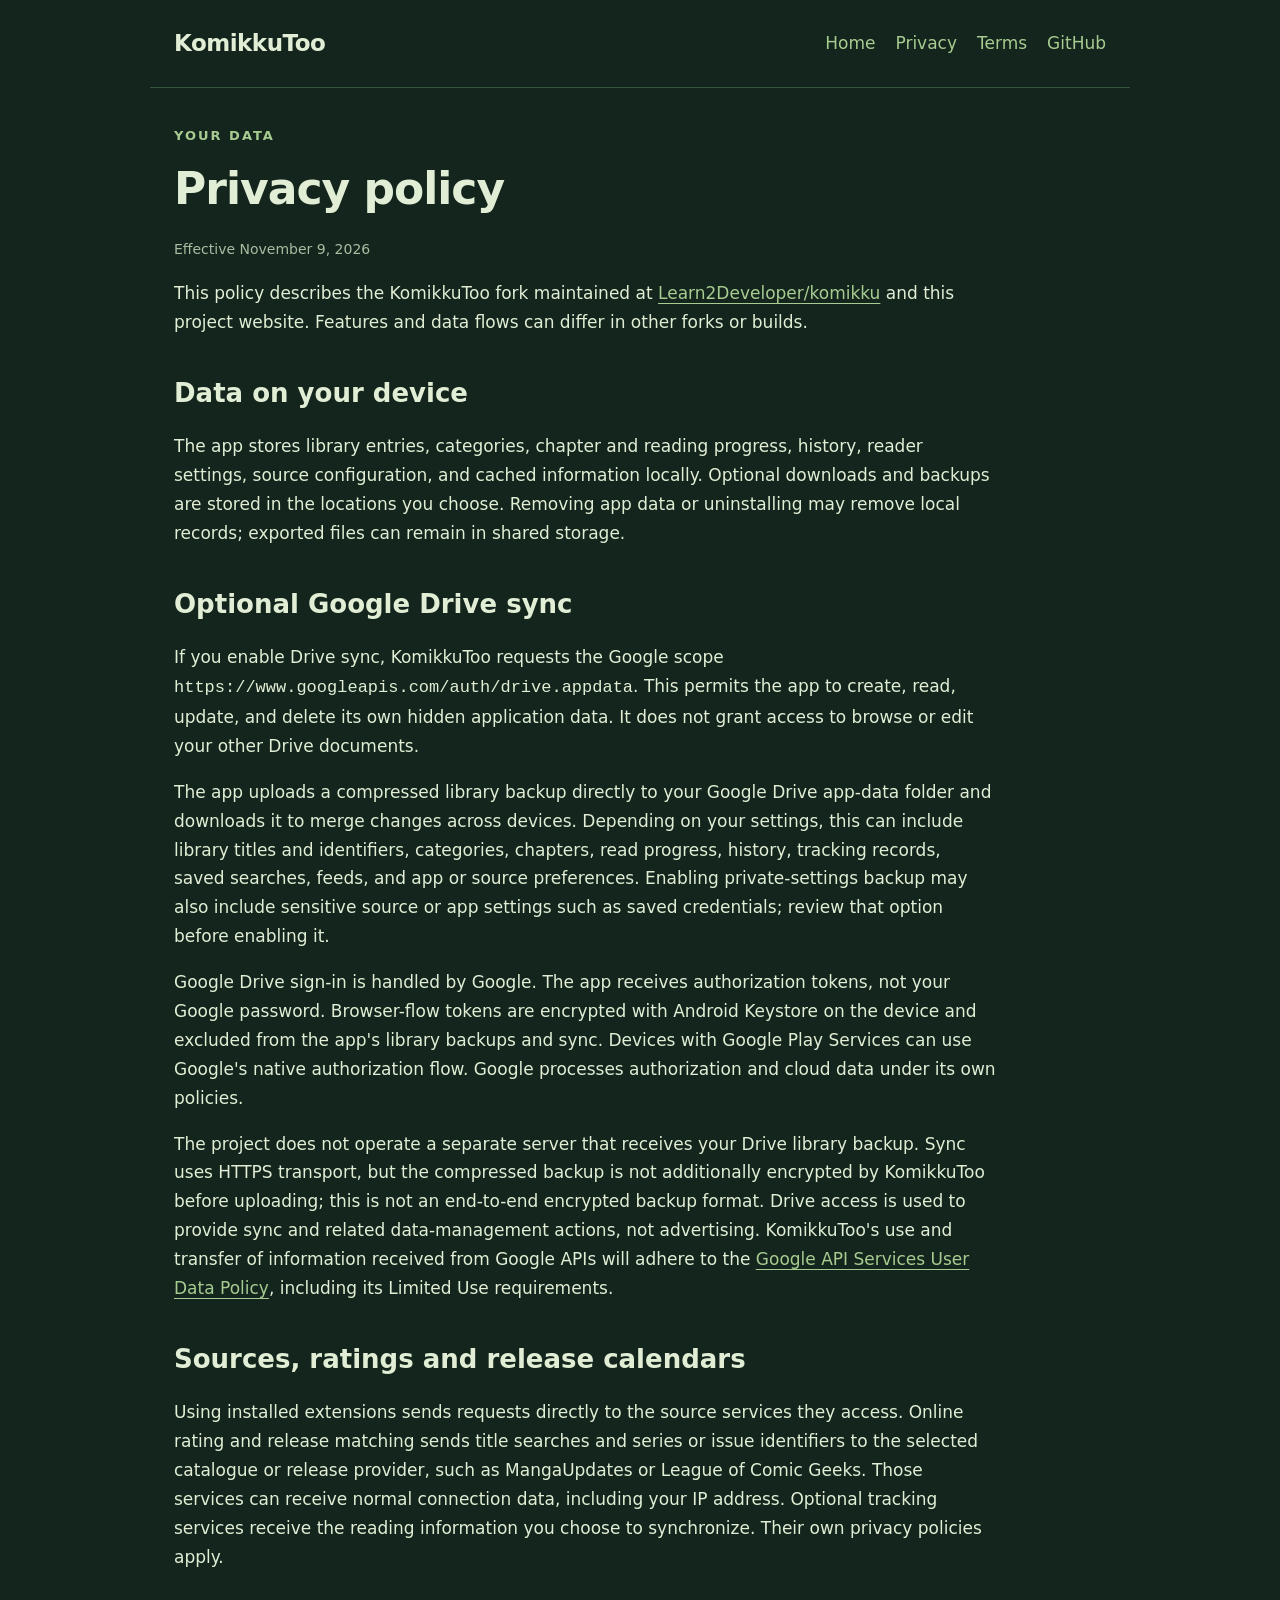
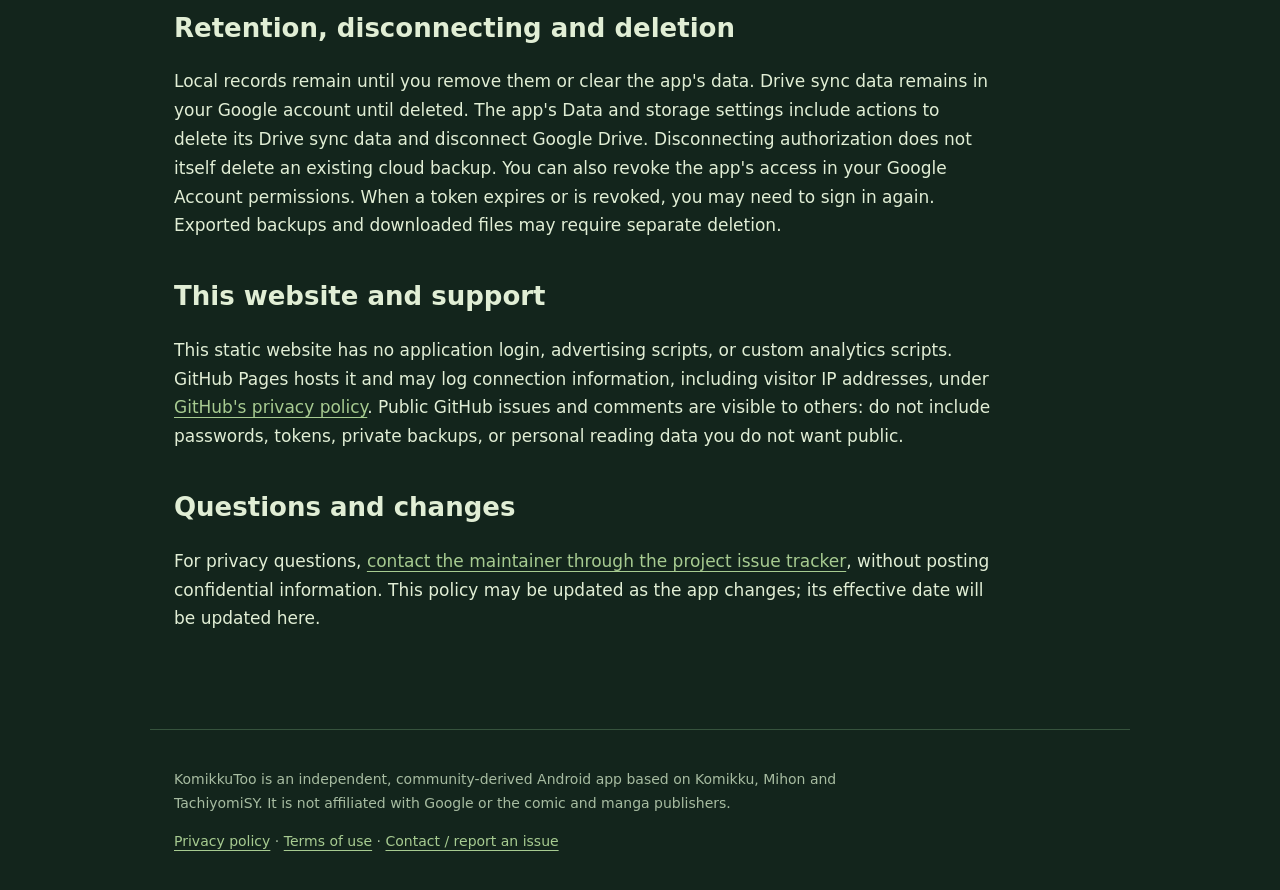
==== privacy.html @ b26d7ebd "docs: publish KomikkuToo homepage and privacy information [skip ci]" ====
<!doctype html>
<html lang="en"><head><meta charset="utf-8"><meta name="viewport" content="width=device-width,initial-scale=1"><meta name="description" content="KomikkuToo: a personal Android comics and manga reader with optional Google Drive sync."><meta name="theme-color" content="#13251c"><title>Privacy policy · KomikkuToo</title><link rel="stylesheet" href="style.css"></head><body><header><a class="brand" href="./">KomikkuToo</a><nav aria-label="Main navigation"><a href="./">Home</a><a href="privacy.html">Privacy</a><a href="terms.html">Terms</a><a href="https://github.com/Learn2Developer/komikku">GitHub</a></nav></header><main class="legal"><p class="eyebrow">Your data</p><h1>Privacy policy</h1><p class="updated">Effective November 9, 2026</p><p>This policy describes the KomikkuToo fork maintained at <a href="https://github.com/Learn2Developer/komikku">Learn2Developer/komikku</a> and this project website. Features and data flows can differ in other forks or builds.</p><h2>Data on your device</h2><p>The app stores library entries, categories, chapter and reading progress, history, reader settings, source configuration, and cached information locally. Optional downloads and backups are stored in the locations you choose. Removing app data or uninstalling may remove local records; exported files can remain in shared storage.</p><h2>Optional Google Drive sync</h2><p>If you enable Drive sync, KomikkuToo requests the Google scope <code>https://www.googleapis.com/auth/drive.appdata</code>. This permits the app to create, read, update, and delete its own hidden application data. It does not grant access to browse or edit your other Drive documents.</p><p>The app uploads a compressed library backup directly to your Google Drive app-data folder and downloads it to merge changes across devices. Depending on your settings, this can include library titles and identifiers, categories, chapters, read progress, history, tracking records, saved searches, feeds, and app or source preferences. Enabling private-settings backup may also include sensitive source or app settings such as saved credentials; review that option before enabling it.</p><p>Google Drive sign-in is handled by Google. The app receives authorization tokens, not your Google password. Browser-flow tokens are encrypted with Android Keystore on the device and excluded from the app's library backups and sync. Devices with Google Play Services can use Google's native authorization flow. Google processes authorization and cloud data under its own policies.</p><p>The project does not operate a separate server that receives your Drive library backup. Sync uses HTTPS transport, but the compressed backup is not additionally encrypted by KomikkuToo before uploading; this is not an end-to-end encrypted backup format. Drive access is used to provide sync and related data-management actions, not advertising. KomikkuToo's use and transfer of information received from Google APIs will adhere to the <a href="https://developers.google.com/terms/api-services-user-data-policy">Google API Services User Data Policy</a>, including its Limited Use requirements.</p><h2>Sources, ratings and release calendars</h2><p>Using installed extensions sends requests directly to the source services they access. Online rating and release matching sends title searches and series or issue identifiers to the selected catalogue or release provider, such as MangaUpdates or League of Comic Geeks. Those services can receive normal connection data, including your IP address. Optional tracking services receive the reading information you choose to synchronize. Their own privacy policies apply.</p><h2>Retention, disconnecting and deletion</h2><p>Local records remain until you remove them or clear the app's data. Drive sync data remains in your Google account until deleted. The app's Data and storage settings include actions to delete its Drive sync data and disconnect Google Drive. Disconnecting authorization does not itself delete an existing cloud backup. You can also revoke the app's access in your Google Account permissions. When a token expires or is revoked, you may need to sign in again. Exported backups and downloaded files may require separate deletion.</p><h2>This website and support</h2><p>This static website has no application login, advertising scripts, or custom analytics scripts. GitHub Pages hosts it and may log connection information, including visitor IP addresses, under <a href="https://docs.github.com/en/site-policy/privacy-policies/github-privacy-statement">GitHub's privacy policy</a>. Public GitHub issues and comments are visible to others: do not include passwords, tokens, private backups, or personal reading data you do not want public.</p><h2>Questions and changes</h2><p>For privacy questions, <a href="https://github.com/Learn2Developer/komikku/issues">contact the maintainer through the project issue tracker</a>, without posting confidential information. This policy may be updated as the app changes; its effective date will be updated here.</p></main><footer><p>KomikkuToo is an independent, community-derived Android app based on Komikku, Mihon and TachiyomiSY. It is not affiliated with Google or the comic and manga publishers.</p><p><a href="privacy.html">Privacy policy</a> · <a href="terms.html">Terms of use</a> · <a href="https://github.com/Learn2Developer/komikku/issues">Contact / report an issue</a></p></footer></body></html>
---- style.css ----
*{box-sizing:border-box}html{color-scheme:dark}body{margin:0;background:#13251c;color:#e1eed5;font:17px/1.7 system-ui,sans-serif}a{color:#a7cb91;text-underline-offset:4px}a:hover{color:#fff}header,main,footer{max-width:980px;margin:auto;padding:24px}header{display:flex;justify-content:space-between;align-items:center;gap:20px;border-bottom:1px solid #36533d}header a{text-decoration:none}nav{display:flex;gap:20px;flex-wrap:wrap}.brand{font-weight:800;letter-spacing:-.5px;font-size:23px;color:#e1eed5}.eyebrow{color:#a7cb91;text-transform:uppercase;letter-spacing:2px;font-size:13px;font-weight:700}h1{font-size:clamp(36px,7vw,68px);line-height:1.07;letter-spacing:-2px;margin:18px 0 26px}h2{font-size:26px;line-height:1.3;margin-top:40px}p,li{max-width:76ch}.intro{font-size:21px;color:#c2d7bc}.hero{padding-top:65px;padding-bottom:50px}.button{display:inline-block;background:#a7cb91;color:#13251c;padding:11px 20px;border-radius:12px;text-decoration:none;font-weight:700;margin:12px 16px 0 0}.button:hover{background:#e1eed5;color:#13251c}.features{display:grid;grid-template-columns:repeat(3,1fr);gap:20px}.features section{border-top:2px solid #76a76e;padding:8px 0}.features h2{font-size:21px;margin-top:20px}.note{background:#234333;border-radius:16px;padding:24px;margin-top:35px}.note h2{margin-top:0}footer{border-top:1px solid #36533d;margin-top:55px;font-size:14px;color:#a7bca1}.legal h1{font-size:44px;letter-spacing:-1px}.updated{font-size:14px;color:#a7bca1}a:focus-visible{outline:3px solid #fff;outline-offset:6px}@media(max-width:650px){header{align-items:flex-start;flex-direction:column}.features{grid-template-columns:1fr}.hero{padding-top:30px}nav{gap:16px}main,header,footer{padding:20px}}
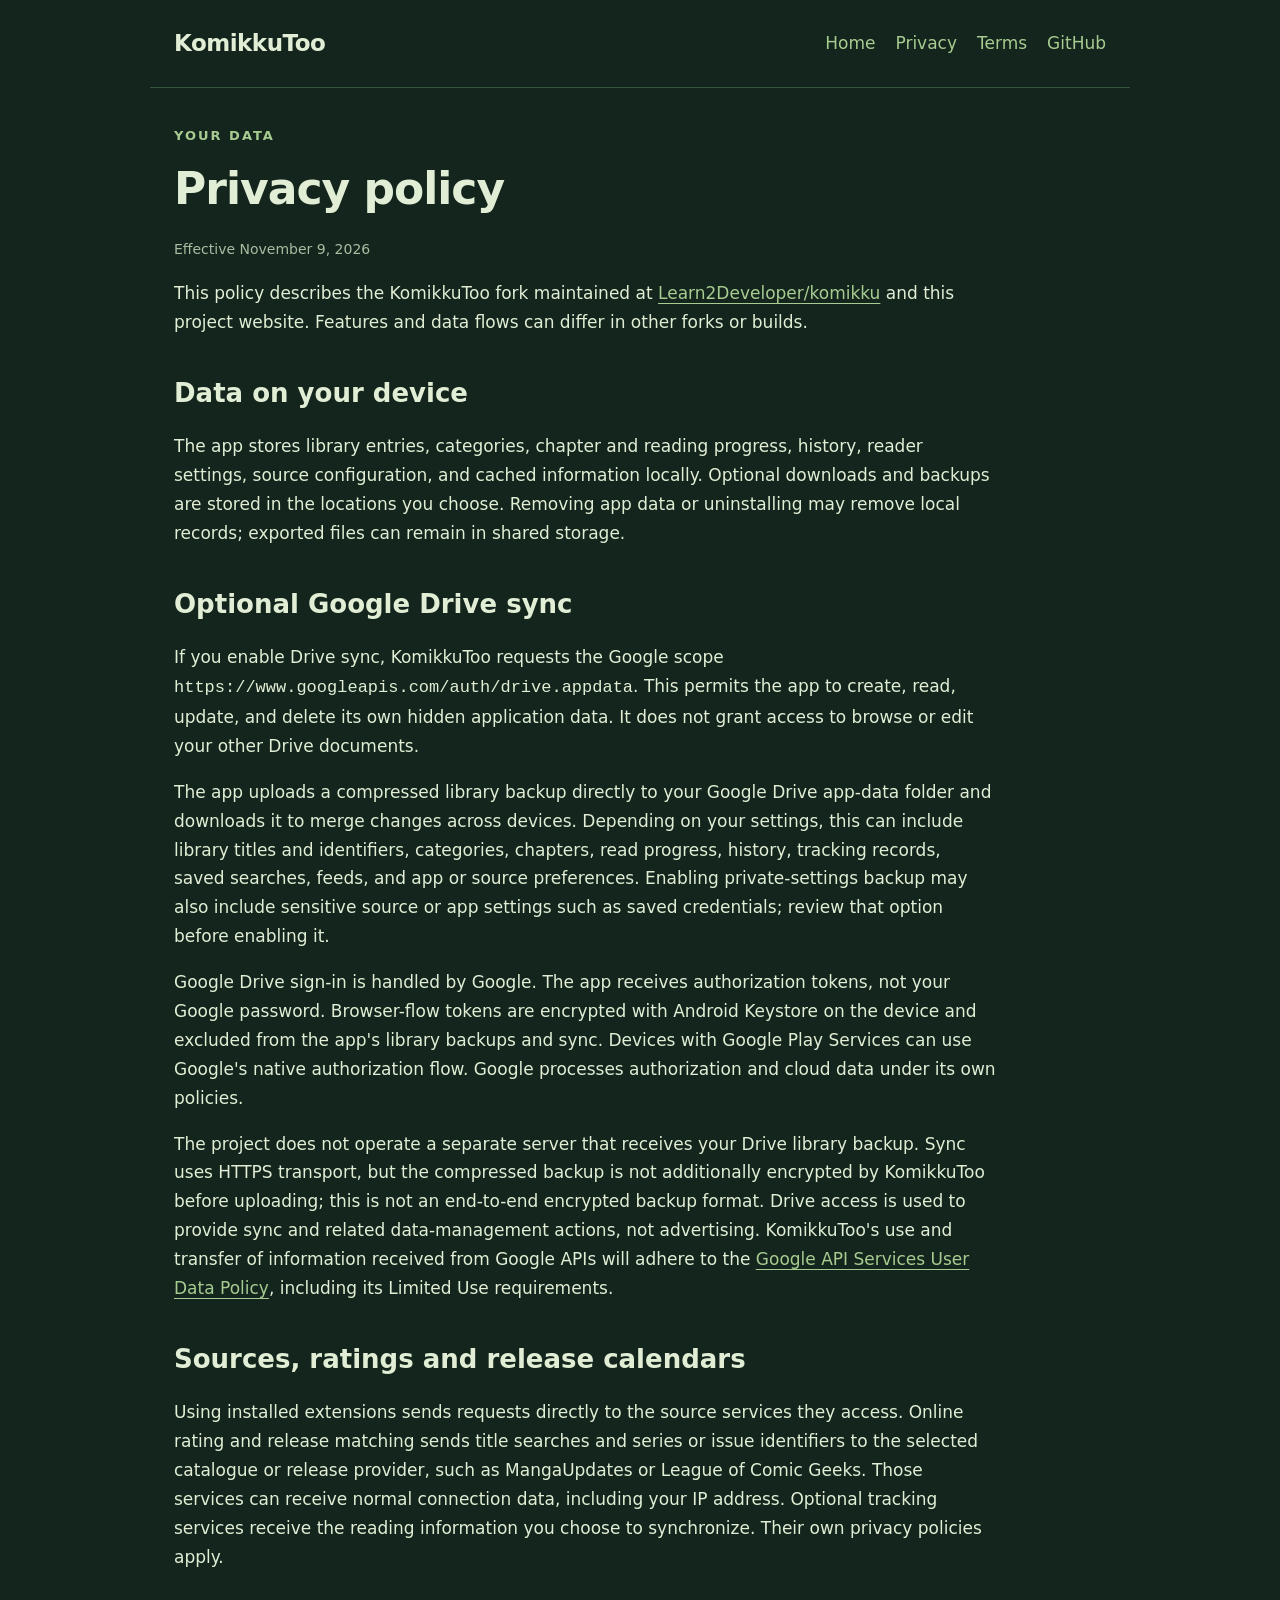
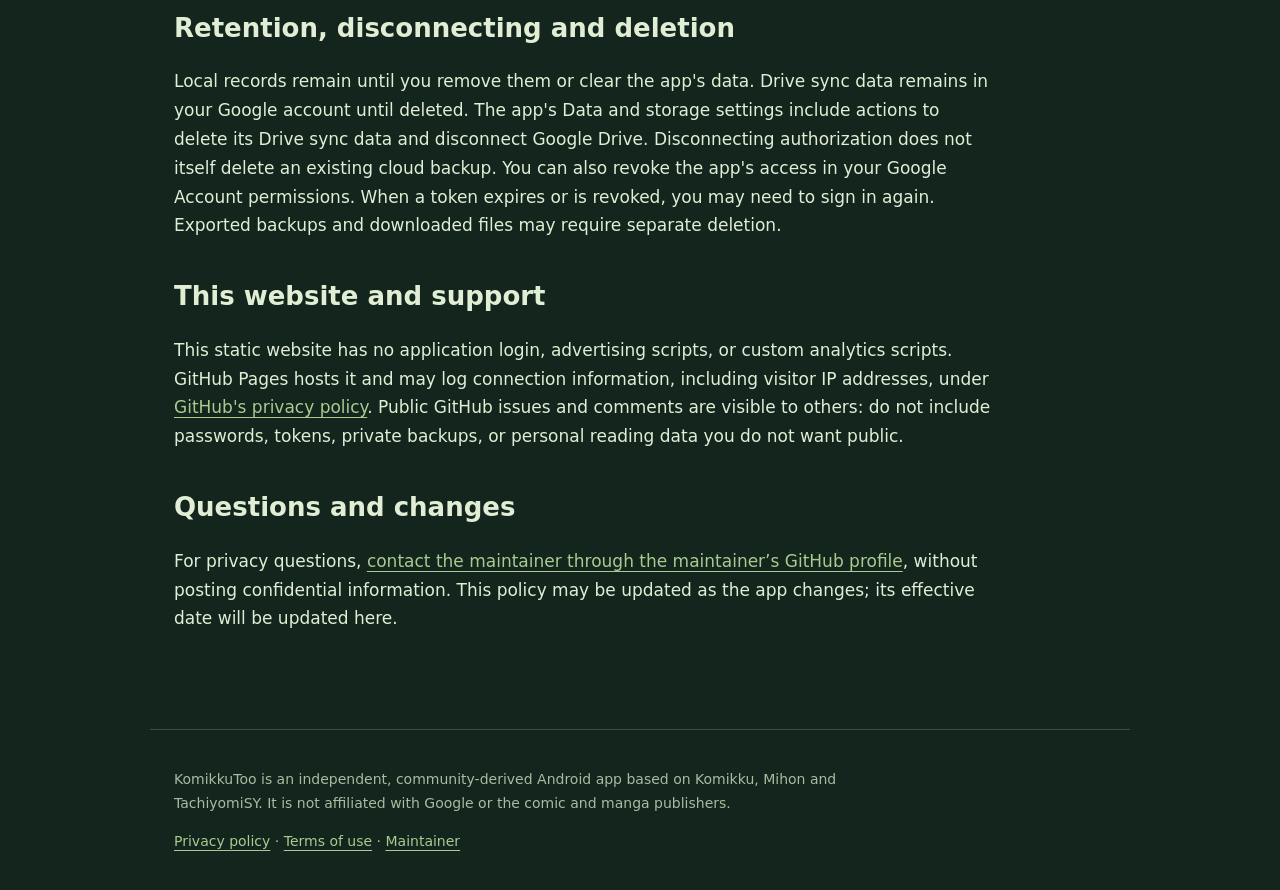
==== commit 050d2e43: "docs: use the public maintainer profile for support [skip ci]" ====
--- a/privacy.html
+++ b/privacy.html
@@ -1,2 +1,2 @@
 <!doctype html>
-<html lang="en"><head><meta charset="utf-8"><meta name="viewport" content="width=device-width,initial-scale=1"><meta name="description" content="KomikkuToo: a personal Android comics and manga reader with optional Google Drive sync."><meta name="theme-color" content="#13251c"><title>Privacy policy · KomikkuToo</title><link rel="stylesheet" href="style.css"></head><body><header><a class="brand" href="./">KomikkuToo</a><nav aria-label="Main navigation"><a href="./">Home</a><a href="privacy.html">Privacy</a><a href="terms.html">Terms</a><a href="https://github.com/Learn2Developer/komikku">GitHub</a></nav></header><main class="legal"><p class="eyebrow">Your data</p><h1>Privacy policy</h1><p class="updated">Effective November 9, 2026</p><p>This policy describes the KomikkuToo fork maintained at <a href="https://github.com/Learn2Developer/komikku">Learn2Developer/komikku</a> and this project website. Features and data flows can differ in other forks or builds.</p><h2>Data on your device</h2><p>The app stores library entries, categories, chapter and reading progress, history, reader settings, source configuration, and cached information locally. Optional downloads and backups are stored in the locations you choose. Removing app data or uninstalling may remove local records; exported files can remain in shared storage.</p><h2>Optional Google Drive sync</h2><p>If you enable Drive sync, KomikkuToo requests the Google scope <code>https://www.googleapis.com/auth/drive.appdata</code>. This permits the app to create, read, update, and delete its own hidden application data. It does not grant access to browse or edit your other Drive documents.</p><p>The app uploads a compressed library backup directly to your Google Drive app-data folder and downloads it to merge changes across devices. Depending on your settings, this can include library titles and identifiers, categories, chapters, read progress, history, tracking records, saved searches, feeds, and app or source preferences. Enabling private-settings backup may also include sensitive source or app settings such as saved credentials; review that option before enabling it.</p><p>Google Drive sign-in is handled by Google. The app receives authorization tokens, not your Google password. Browser-flow tokens are encrypted with Android Keystore on the device and excluded from the app's library backups and sync. Devices with Google Play Services can use Google's native authorization flow. Google processes authorization and cloud data under its own policies.</p><p>The project does not operate a separate server that receives your Drive library backup. Sync uses HTTPS transport, but the compressed backup is not additionally encrypted by KomikkuToo before uploading; this is not an end-to-end encrypted backup format. Drive access is used to provide sync and related data-management actions, not advertising. KomikkuToo's use and transfer of information received from Google APIs will adhere to the <a href="https://developers.google.com/terms/api-services-user-data-policy">Google API Services User Data Policy</a>, including its Limited Use requirements.</p><h2>Sources, ratings and release calendars</h2><p>Using installed extensions sends requests directly to the source services they access. Online rating and release matching sends title searches and series or issue identifiers to the selected catalogue or release provider, such as MangaUpdates or League of Comic Geeks. Those services can receive normal connection data, including your IP address. Optional tracking services receive the reading information you choose to synchronize. Their own privacy policies apply.</p><h2>Retention, disconnecting and deletion</h2><p>Local records remain until you remove them or clear the app's data. Drive sync data remains in your Google account until deleted. The app's Data and storage settings include actions to delete its Drive sync data and disconnect Google Drive. Disconnecting authorization does not itself delete an existing cloud backup. You can also revoke the app's access in your Google Account permissions. When a token expires or is revoked, you may need to sign in again. Exported backups and downloaded files may require separate deletion.</p><h2>This website and support</h2><p>This static website has no application login, advertising scripts, or custom analytics scripts. GitHub Pages hosts it and may log connection information, including visitor IP addresses, under <a href="https://docs.github.com/en/site-policy/privacy-policies/github-privacy-statement">GitHub's privacy policy</a>. Public GitHub issues and comments are visible to others: do not include passwords, tokens, private backups, or personal reading data you do not want public.</p><h2>Questions and changes</h2><p>For privacy questions, <a href="https://github.com/Learn2Developer/komikku/issues">contact the maintainer through the project issue tracker</a>, without posting confidential information. This policy may be updated as the app changes; its effective date will be updated here.</p></main><footer><p>KomikkuToo is an independent, community-derived Android app based on Komikku, Mihon and TachiyomiSY. It is not affiliated with Google or the comic and manga publishers.</p><p><a href="privacy.html">Privacy policy</a> · <a href="terms.html">Terms of use</a> · <a href="https://github.com/Learn2Developer/komikku/issues">Contact / report an issue</a></p></footer></body></html>
+<html lang="en"><head><meta charset="utf-8"><meta name="viewport" content="width=device-width,initial-scale=1"><meta name="description" content="KomikkuToo: a personal Android comics and manga reader with optional Google Drive sync."><meta name="theme-color" content="#13251c"><title>Privacy policy · KomikkuToo</title><link rel="stylesheet" href="style.css"></head><body><header><a class="brand" href="./">KomikkuToo</a><nav aria-label="Main navigation"><a href="./">Home</a><a href="privacy.html">Privacy</a><a href="terms.html">Terms</a><a href="https://github.com/Learn2Developer/komikku">GitHub</a></nav></header><main class="legal"><p class="eyebrow">Your data</p><h1>Privacy policy</h1><p class="updated">Effective November 9, 2026</p><p>This policy describes the KomikkuToo fork maintained at <a href="https://github.com/Learn2Developer/komikku">Learn2Developer/komikku</a> and this project website. Features and data flows can differ in other forks or builds.</p><h2>Data on your device</h2><p>The app stores library entries, categories, chapter and reading progress, history, reader settings, source configuration, and cached information locally. Optional downloads and backups are stored in the locations you choose. Removing app data or uninstalling may remove local records; exported files can remain in shared storage.</p><h2>Optional Google Drive sync</h2><p>If you enable Drive sync, KomikkuToo requests the Google scope <code>https://www.googleapis.com/auth/drive.appdata</code>. This permits the app to create, read, update, and delete its own hidden application data. It does not grant access to browse or edit your other Drive documents.</p><p>The app uploads a compressed library backup directly to your Google Drive app-data folder and downloads it to merge changes across devices. Depending on your settings, this can include library titles and identifiers, categories, chapters, read progress, history, tracking records, saved searches, feeds, and app or source preferences. Enabling private-settings backup may also include sensitive source or app settings such as saved credentials; review that option before enabling it.</p><p>Google Drive sign-in is handled by Google. The app receives authorization tokens, not your Google password. Browser-flow tokens are encrypted with Android Keystore on the device and excluded from the app's library backups and sync. Devices with Google Play Services can use Google's native authorization flow. Google processes authorization and cloud data under its own policies.</p><p>The project does not operate a separate server that receives your Drive library backup. Sync uses HTTPS transport, but the compressed backup is not additionally encrypted by KomikkuToo before uploading; this is not an end-to-end encrypted backup format. Drive access is used to provide sync and related data-management actions, not advertising. KomikkuToo's use and transfer of information received from Google APIs will adhere to the <a href="https://developers.google.com/terms/api-services-user-data-policy">Google API Services User Data Policy</a>, including its Limited Use requirements.</p><h2>Sources, ratings and release calendars</h2><p>Using installed extensions sends requests directly to the source services they access. Online rating and release matching sends title searches and series or issue identifiers to the selected catalogue or release provider, such as MangaUpdates or League of Comic Geeks. Those services can receive normal connection data, including your IP address. Optional tracking services receive the reading information you choose to synchronize. Their own privacy policies apply.</p><h2>Retention, disconnecting and deletion</h2><p>Local records remain until you remove them or clear the app's data. Drive sync data remains in your Google account until deleted. The app's Data and storage settings include actions to delete its Drive sync data and disconnect Google Drive. Disconnecting authorization does not itself delete an existing cloud backup. You can also revoke the app's access in your Google Account permissions. When a token expires or is revoked, you may need to sign in again. Exported backups and downloaded files may require separate deletion.</p><h2>This website and support</h2><p>This static website has no application login, advertising scripts, or custom analytics scripts. GitHub Pages hosts it and may log connection information, including visitor IP addresses, under <a href="https://docs.github.com/en/site-policy/privacy-policies/github-privacy-statement">GitHub's privacy policy</a>. Public GitHub issues and comments are visible to others: do not include passwords, tokens, private backups, or personal reading data you do not want public.</p><h2>Questions and changes</h2><p>For privacy questions, <a href="https://github.com/Learn2Developer">contact the maintainer through the maintainer’s GitHub profile</a>, without posting confidential information. This policy may be updated as the app changes; its effective date will be updated here.</p></main><footer><p>KomikkuToo is an independent, community-derived Android app based on Komikku, Mihon and TachiyomiSY. It is not affiliated with Google or the comic and manga publishers.</p><p><a href="privacy.html">Privacy policy</a> · <a href="terms.html">Terms of use</a> · <a href="https://github.com/Learn2Developer">Maintainer</a></p></footer></body></html>
